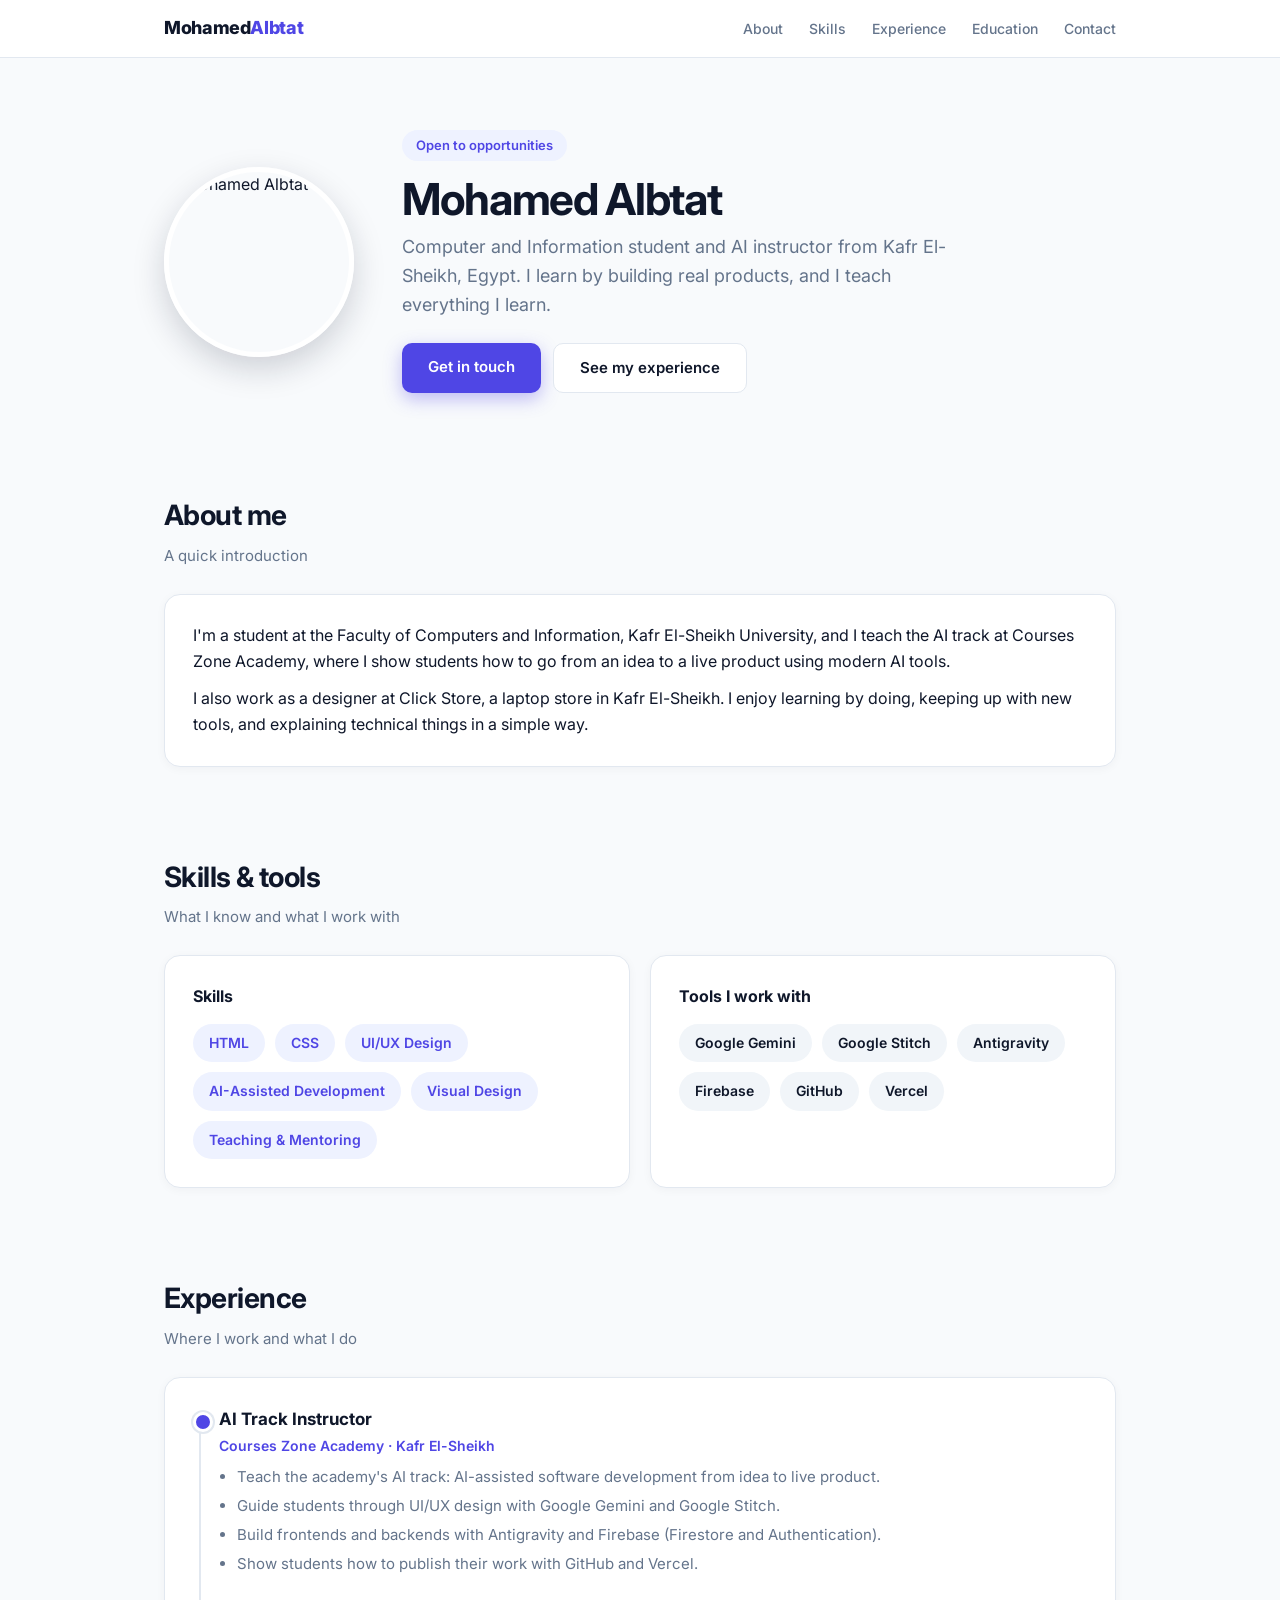
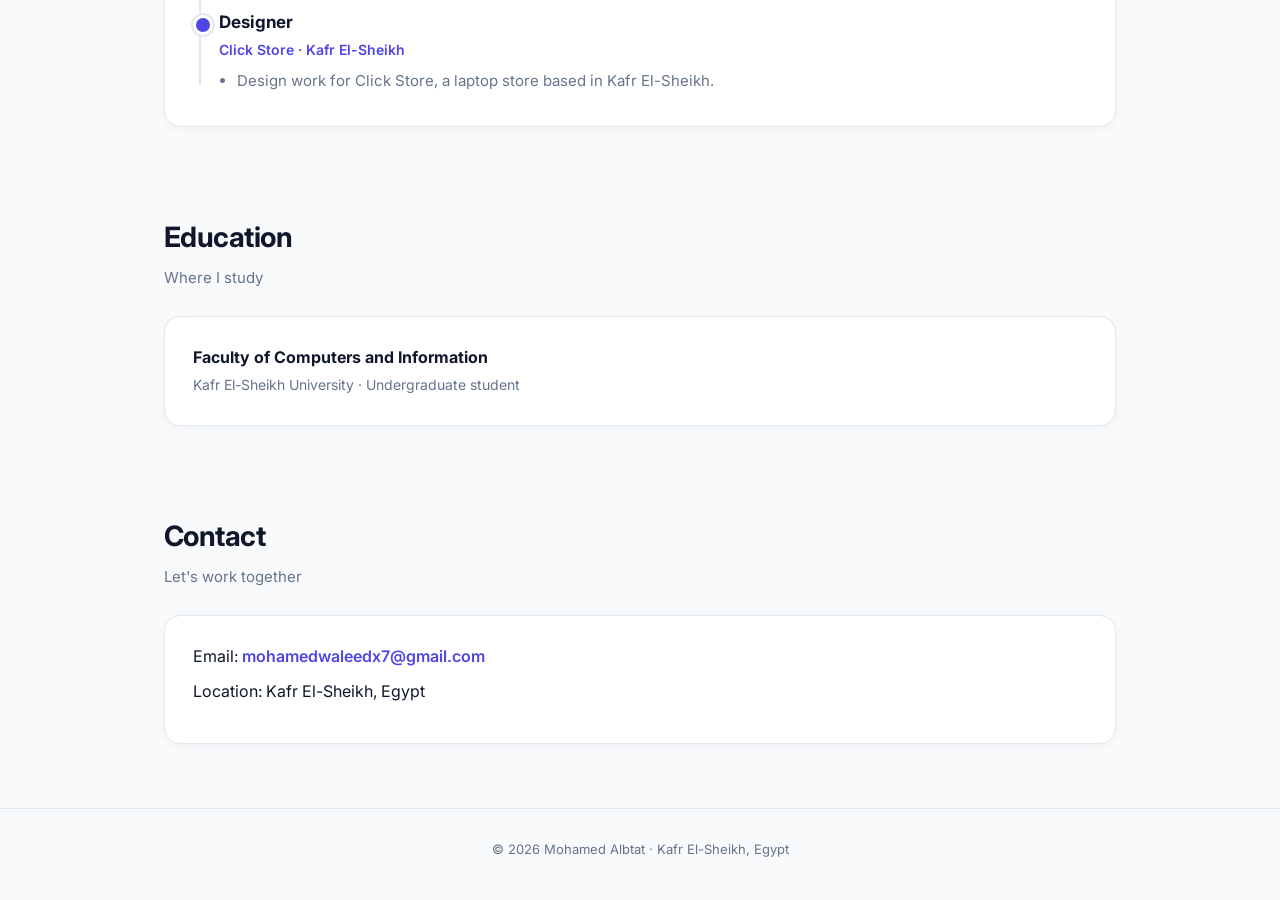
==== index.html @ 6c7009dc "Rename 1-index.html to index.html" ====
<!DOCTYPE html>
<html lang="en">
<head>
<meta charset="UTF-8">
<meta name="viewport" content="width=device-width, initial-scale=1.0">
<title>Mohamed Albtat | Portfolio</title>
<meta name="description" content="Mohamed Albtat - Computer and Information student, AI instructor and designer from Kafr El-Sheikh, Egypt.">
<link rel="preconnect" href="https://fonts.googleapis.com">
<link rel="preconnect" href="https://fonts.gstatic.com" crossorigin>
<link href="https://fonts.googleapis.com/css2?family=Inter:wght@400;500;600;700;800&display=swap" rel="stylesheet">
<style>
  :root {
    --accent: #4f46e5;
    --accent-soft: #eef2ff;
    --ink: #0f172a;
    --muted: #64748b;
    --line: #e2e8f0;
    --card: #ffffff;
    --bg: #f8fafc;
  }
  * { box-sizing: border-box; }
  html { scroll-behavior: smooth; }
  body {
    margin: 0;
    font-family: 'Inter', 'Segoe UI', Tahoma, Arial, sans-serif;
    background: var(--bg);
    color: var(--ink);
    line-height: 1.6;
  }
  /* Nav */
  nav {
    position: sticky;
    top: 0;
    z-index: 10;
    background: rgba(255,255,255,0.9);
    backdrop-filter: blur(10px);
    border-bottom: 1px solid var(--line);
  }
  .nav-inner {
    max-width: 1000px;
    margin: 0 auto;
    padding: 14px 24px;
    display: flex;
    align-items: center;
    justify-content: space-between;
  }
  .brand { font-weight: 800; font-size: 18px; letter-spacing: -0.02em; }
  .brand span { color: var(--accent); }
  .nav-links a {
    color: var(--muted);
    text-decoration: none;
    font-size: 14px;
    font-weight: 500;
    margin-left: 22px;
  }
  .nav-links a:hover { color: var(--accent); }
  /* Hero */
  .hero {
    max-width: 1000px;
    margin: 0 auto;
    padding: 72px 24px 56px;
    display: flex;
    align-items: center;
    gap: 48px;
  }
  .hero img {
    width: 190px;
    height: 190px;
    border-radius: 50%;
    object-fit: cover;
    border: 5px solid #fff;
    box-shadow: 0 12px 32px rgba(15,23,42,0.18);
    flex-shrink: 0;
  }
  .eyebrow {
    display: inline-block;
    background: var(--accent-soft);
    color: var(--accent);
    font-size: 13px;
    font-weight: 600;
    padding: 5px 14px;
    border-radius: 999px;
    margin-bottom: 14px;
  }
  h1 {
    font-size: 44px;
    line-height: 1.1;
    letter-spacing: -0.03em;
    margin: 0 0 10px;
  }
  .tagline {
    font-size: 18px;
    color: var(--muted);
    max-width: 560px;
    margin: 0 0 24px;
  }
  .cta-row { display: flex; gap: 12px; flex-wrap: wrap; }
  .btn {
    display: inline-block;
    padding: 12px 26px;
    border-radius: 10px;
    font-size: 15px;
    font-weight: 600;
    text-decoration: none;
    transition: transform 0.15s ease, box-shadow 0.15s ease;
  }
  .btn:hover { transform: translateY(-2px); }
  .btn-primary { background: var(--accent); color: #fff; box-shadow: 0 6px 18px rgba(79,70,229,0.35); }
  .btn-ghost { background: #fff; color: var(--ink); border: 1px solid var(--line); }
  /* Sections */
  section {
    max-width: 1000px;
    margin: 0 auto;
    padding: 44px 24px;
  }
  h2 {
    font-size: 28px;
    letter-spacing: -0.02em;
    margin: 0 0 6px;
  }
  .section-sub { color: var(--muted); margin: 0 0 26px; font-size: 15px; }
  .card {
    background: var(--card);
    border: 1px solid var(--line);
    border-radius: 16px;
    padding: 28px;
    box-shadow: 0 2px 10px rgba(15,23,42,0.04);
  }
  .about p { margin: 0 0 12px; font-size: 16px; }
  .about p:last-child { margin-bottom: 0; }
  /* Skills */
  .chip-grid { display: flex; flex-wrap: wrap; gap: 10px; }
  .chip {
    background: var(--accent-soft);
    color: var(--accent);
    font-weight: 600;
    font-size: 14px;
    padding: 8px 16px;
    border-radius: 999px;
  }
  .chip.tool { background: #f1f5f9; color: var(--ink); }
  .skills-split { display: grid; grid-template-columns: 1fr 1fr; gap: 20px; }
  .skills-split h3 { margin: 0 0 14px; font-size: 16px; }
  /* Timeline */
  .timeline { position: relative; padding-left: 26px; }
  .timeline::before {
    content: '';
    position: absolute;
    left: 6px;
    top: 8px;
    bottom: 8px;
    width: 2px;
    background: var(--line);
  }
  .t-item { position: relative; padding-bottom: 28px; }
  .t-item:last-child { padding-bottom: 0; }
  .t-item::before {
    content: '';
    position: absolute;
    left: -26px;
    top: 6px;
    width: 14px;
    height: 14px;
    border-radius: 50%;
    background: var(--accent);
    border: 3px solid #fff;
    box-shadow: 0 0 0 2px var(--line);
  }
  .t-role { font-size: 17px; font-weight: 700; margin: 0; }
  .t-org { color: var(--accent); font-weight: 600; font-size: 14px; margin: 2px 0 8px; }
  .t-item ul { margin: 8px 0 0; padding-left: 18px; color: var(--muted); font-size: 15px; }
  .t-item li { margin-bottom: 5px; }
  /* Education + contact */
  .two-col { display: grid; grid-template-columns: 1fr 1fr; gap: 20px; }
  .edu-school { font-weight: 700; font-size: 16px; margin: 0 0 4px; }
  .edu-detail { color: var(--muted); font-size: 14px; margin: 0; }
  .contact-line { font-size: 16px; margin: 0 0 10px; }
  .contact-line a { color: var(--accent); text-decoration: none; font-weight: 600; }
  .contact-line a:hover { text-decoration: underline; }
  footer {
    text-align: center;
    color: var(--muted);
    font-size: 13px;
    padding: 30px 24px 40px;
    border-top: 1px solid var(--line);
    margin-top: 20px;
  }
  @media (max-width: 760px) {
    .hero { flex-direction: column; text-align: center; padding-top: 48px; }
    .cta-row { justify-content: center; }
    h1 { font-size: 34px; }
    .skills-split, .two-col { grid-template-columns: 1fr; }
    .nav-links { display: none; }
  }
</style>
</head>
<body>

<nav>
  <div class="nav-inner">
    <div class="brand">Mohamed<span>Albtat</span></div>
    <div class="nav-links">
      <a href="#about">About</a>
      <a href="#skills">Skills</a>
      <a href="#experience">Experience</a>
      <a href="#education">Education</a>
      <a href="#contact">Contact</a>
    </div>
  </div>
</nav>

<header class="hero">
  <img src="profile.jpg" alt="Mohamed Albtat">
  <div>
    <span class="eyebrow">Open to opportunities</span>
    <h1>Mohamed Albtat</h1>
    <p class="tagline">Computer and Information student and AI instructor from Kafr El-Sheikh, Egypt. I learn by building real products, and I teach everything I learn.</p>
    <div class="cta-row">
      <a class="btn btn-primary" href="mailto:mohamedwaleedx7@gmail.com">Get in touch</a>
      <a class="btn btn-ghost" href="#experience">See my experience</a>
    </div>
  </div>
</header>

<section id="about">
  <h2>About me</h2>
  <p class="section-sub">A quick introduction</p>
  <div class="card about">
    <p>I'm a student at the Faculty of Computers and Information, Kafr El-Sheikh University, and I teach the AI track at Courses Zone Academy, where I show students how to go from an idea to a live product using modern AI tools.</p>
    <p>I also work as a designer at Click Store, a laptop store in Kafr El-Sheikh. I enjoy learning by doing, keeping up with new tools, and explaining technical things in a simple way.</p>
  </div>
</section>

<section id="skills">
  <h2>Skills &amp; tools</h2>
  <p class="section-sub">What I know and what I work with</p>
  <div class="skills-split">
    <div class="card">
      <h3>Skills</h3>
      <div class="chip-grid">
        <span class="chip">HTML</span>
        <span class="chip">CSS</span>
        <span class="chip">UI/UX Design</span>
        <span class="chip">AI-Assisted Development</span>
        <span class="chip">Visual Design</span>
        <span class="chip">Teaching &amp; Mentoring</span>
      </div>
    </div>
    <div class="card">
      <h3>Tools I work with</h3>
      <div class="chip-grid">
        <span class="chip tool">Google Gemini</span>
        <span class="chip tool">Google Stitch</span>
        <span class="chip tool">Antigravity</span>
        <span class="chip tool">Firebase</span>
        <span class="chip tool">GitHub</span>
        <span class="chip tool">Vercel</span>
      </div>
    </div>
  </div>
</section>

<section id="experience">
  <h2>Experience</h2>
  <p class="section-sub">Where I work and what I do</p>
  <div class="card">
    <div class="timeline">
      <div class="t-item">
        <p class="t-role">AI Track Instructor</p>
        <p class="t-org">Courses Zone Academy · Kafr El-Sheikh</p>
        <ul>
          <li>Teach the academy's AI track: AI-assisted software development from idea to live product.</li>
          <li>Guide students through UI/UX design with Google Gemini and Google Stitch.</li>
          <li>Build frontends and backends with Antigravity and Firebase (Firestore and Authentication).</li>
          <li>Show students how to publish their work with GitHub and Vercel.</li>
        </ul>
      </div>
      <div class="t-item">
        <p class="t-role">Designer</p>
        <p class="t-org">Click Store · Kafr El-Sheikh</p>
        <ul>
          <li>Design work for Click Store, a laptop store based in Kafr El-Sheikh.</li>
        </ul>
      </div>
    </div>
  </div>
</section>

<section id="education">
  <h2>Education</h2>
  <p class="section-sub">Where I study</p>
  <div class="card">
    <p class="edu-school">Faculty of Computers and Information</p>
    <p class="edu-detail">Kafr El-Sheikh University · Undergraduate student</p>
  </div>
</section>

<section id="contact">
  <h2>Contact</h2>
  <p class="section-sub">Let's work together</p>
  <div class="card">
    <p class="contact-line">Email: <a href="mailto:mohamedwaleedx7@gmail.com">mohamedwaleedx7@gmail.com</a></p>
    <p class="contact-line">Location: Kafr El-Sheikh, Egypt</p>
  </div>
</section>

<footer>
  © 2026 Mohamed Albtat · Kafr El-Sheikh, Egypt
</footer>

</body>
</html>
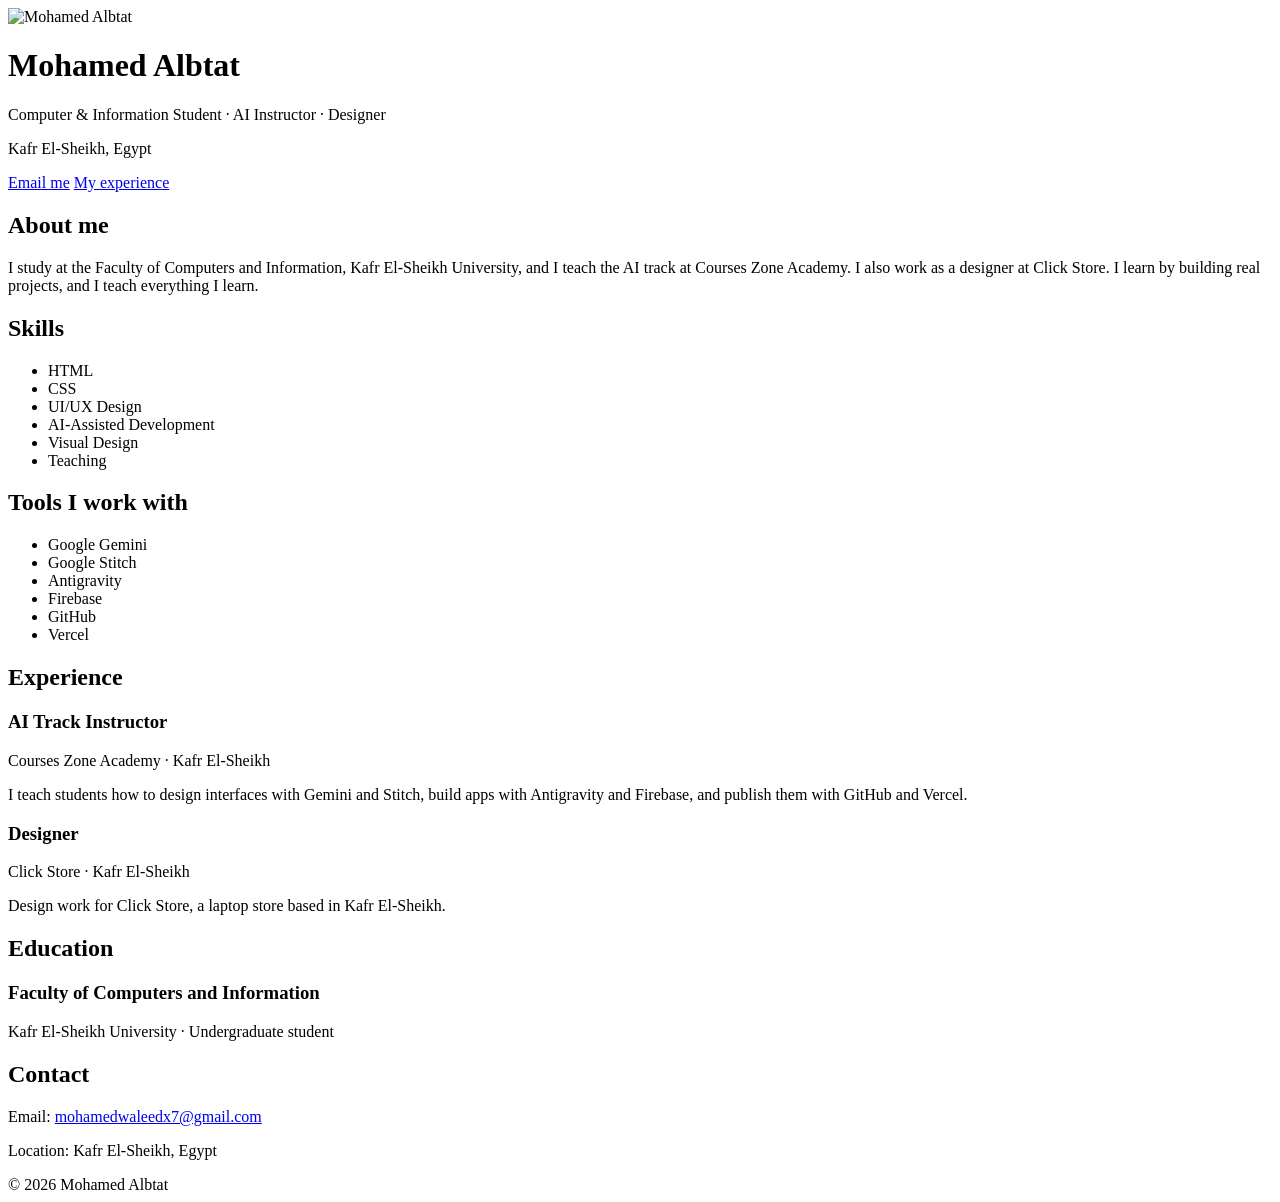
==== commit 2d6c7f17: "Refactor index.html for improved structure and styles Refactored the HTML structure and styles for i" ====
--- a/index.html
+++ b/index.html
@@ -1,312 +1,89 @@
 <!DOCTYPE html>
 <html lang="en">
 <head>
-<meta charset="UTF-8">
-<meta name="viewport" content="width=device-width, initial-scale=1.0">
-<title>Mohamed Albtat | Portfolio</title>
-<meta name="description" content="Mohamed Albtat - Computer and Information student, AI instructor and designer from Kafr El-Sheikh, Egypt.">
-<link rel="preconnect" href="https://fonts.googleapis.com">
-<link rel="preconnect" href="https://fonts.gstatic.com" crossorigin>
-<link href="https://fonts.googleapis.com/css2?family=Inter:wght@400;500;600;700;800&display=swap" rel="stylesheet">
-<style>
-  :root {
-    --accent: #4f46e5;
-    --accent-soft: #eef2ff;
-    --ink: #0f172a;
-    --muted: #64748b;
-    --line: #e2e8f0;
-    --card: #ffffff;
-    --bg: #f8fafc;
-  }
-  * { box-sizing: border-box; }
-  html { scroll-behavior: smooth; }
-  body {
-    margin: 0;
-    font-family: 'Inter', 'Segoe UI', Tahoma, Arial, sans-serif;
-    background: var(--bg);
-    color: var(--ink);
-    line-height: 1.6;
-  }
-  /* Nav */
-  nav {
-    position: sticky;
-    top: 0;
-    z-index: 10;
-    background: rgba(255,255,255,0.9);
-    backdrop-filter: blur(10px);
-    border-bottom: 1px solid var(--line);
-  }
-  .nav-inner {
-    max-width: 1000px;
-    margin: 0 auto;
-    padding: 14px 24px;
-    display: flex;
-    align-items: center;
-    justify-content: space-between;
-  }
-  .brand { font-weight: 800; font-size: 18px; letter-spacing: -0.02em; }
-  .brand span { color: var(--accent); }
-  .nav-links a {
-    color: var(--muted);
-    text-decoration: none;
-    font-size: 14px;
-    font-weight: 500;
-    margin-left: 22px;
-  }
-  .nav-links a:hover { color: var(--accent); }
-  /* Hero */
-  .hero {
-    max-width: 1000px;
-    margin: 0 auto;
-    padding: 72px 24px 56px;
-    display: flex;
-    align-items: center;
-    gap: 48px;
-  }
-  .hero img {
-    width: 190px;
-    height: 190px;
-    border-radius: 50%;
-    object-fit: cover;
-    border: 5px solid #fff;
-    box-shadow: 0 12px 32px rgba(15,23,42,0.18);
-    flex-shrink: 0;
-  }
-  .eyebrow {
-    display: inline-block;
-    background: var(--accent-soft);
-    color: var(--accent);
-    font-size: 13px;
-    font-weight: 600;
-    padding: 5px 14px;
-    border-radius: 999px;
-    margin-bottom: 14px;
-  }
-  h1 {
-    font-size: 44px;
-    line-height: 1.1;
-    letter-spacing: -0.03em;
-    margin: 0 0 10px;
-  }
-  .tagline {
-    font-size: 18px;
-    color: var(--muted);
-    max-width: 560px;
-    margin: 0 0 24px;
-  }
-  .cta-row { display: flex; gap: 12px; flex-wrap: wrap; }
-  .btn {
-    display: inline-block;
-    padding: 12px 26px;
-    border-radius: 10px;
-    font-size: 15px;
-    font-weight: 600;
-    text-decoration: none;
-    transition: transform 0.15s ease, box-shadow 0.15s ease;
-  }
-  .btn:hover { transform: translateY(-2px); }
-  .btn-primary { background: var(--accent); color: #fff; box-shadow: 0 6px 18px rgba(79,70,229,0.35); }
-  .btn-ghost { background: #fff; color: var(--ink); border: 1px solid var(--line); }
-  /* Sections */
-  section {
-    max-width: 1000px;
-    margin: 0 auto;
-    padding: 44px 24px;
-  }
-  h2 {
-    font-size: 28px;
-    letter-spacing: -0.02em;
-    margin: 0 0 6px;
-  }
-  .section-sub { color: var(--muted); margin: 0 0 26px; font-size: 15px; }
-  .card {
-    background: var(--card);
-    border: 1px solid var(--line);
-    border-radius: 16px;
-    padding: 28px;
-    box-shadow: 0 2px 10px rgba(15,23,42,0.04);
-  }
-  .about p { margin: 0 0 12px; font-size: 16px; }
-  .about p:last-child { margin-bottom: 0; }
-  /* Skills */
-  .chip-grid { display: flex; flex-wrap: wrap; gap: 10px; }
-  .chip {
-    background: var(--accent-soft);
-    color: var(--accent);
-    font-weight: 600;
-    font-size: 14px;
-    padding: 8px 16px;
-    border-radius: 999px;
-  }
-  .chip.tool { background: #f1f5f9; color: var(--ink); }
-  .skills-split { display: grid; grid-template-columns: 1fr 1fr; gap: 20px; }
-  .skills-split h3 { margin: 0 0 14px; font-size: 16px; }
-  /* Timeline */
-  .timeline { position: relative; padding-left: 26px; }
-  .timeline::before {
-    content: '';
-    position: absolute;
-    left: 6px;
-    top: 8px;
-    bottom: 8px;
-    width: 2px;
-    background: var(--line);
-  }
-  .t-item { position: relative; padding-bottom: 28px; }
-  .t-item:last-child { padding-bottom: 0; }
-  .t-item::before {
-    content: '';
-    position: absolute;
-    left: -26px;
-    top: 6px;
-    width: 14px;
-    height: 14px;
-    border-radius: 50%;
-    background: var(--accent);
-    border: 3px solid #fff;
-    box-shadow: 0 0 0 2px var(--line);
-  }
-  .t-role { font-size: 17px; font-weight: 700; margin: 0; }
-  .t-org { color: var(--accent); font-weight: 600; font-size: 14px; margin: 2px 0 8px; }
-  .t-item ul { margin: 8px 0 0; padding-left: 18px; color: var(--muted); font-size: 15px; }
-  .t-item li { margin-bottom: 5px; }
-  /* Education + contact */
-  .two-col { display: grid; grid-template-columns: 1fr 1fr; gap: 20px; }
-  .edu-school { font-weight: 700; font-size: 16px; margin: 0 0 4px; }
-  .edu-detail { color: var(--muted); font-size: 14px; margin: 0; }
-  .contact-line { font-size: 16px; margin: 0 0 10px; }
-  .contact-line a { color: var(--accent); text-decoration: none; font-weight: 600; }
-  .contact-line a:hover { text-decoration: underline; }
-  footer {
-    text-align: center;
-    color: var(--muted);
-    font-size: 13px;
-    padding: 30px 24px 40px;
-    border-top: 1px solid var(--line);
-    margin-top: 20px;
-  }
-  @media (max-width: 760px) {
-    .hero { flex-direction: column; text-align: center; padding-top: 48px; }
-    .cta-row { justify-content: center; }
-    h1 { font-size: 34px; }
-    .skills-split, .two-col { grid-template-columns: 1fr; }
-    .nav-links { display: none; }
-  }
-</style>
+    <meta charset="UTF-8">
+    <meta name="viewport" content="width=device-width, initial-scale=1.0">
+    <title>Mohamed Albtat | Portfolio</title>
+    <link rel="stylesheet" href="style.css">
 </head>
 <body>
 
-<nav>
-  <div class="nav-inner">
-    <div class="brand">Mohamed<span>Albtat</span></div>
-    <div class="nav-links">
-      <a href="#about">About</a>
-      <a href="#skills">Skills</a>
-      <a href="#experience">Experience</a>
-      <a href="#education">Education</a>
-      <a href="#contact">Contact</a>
+    <div class="container">
+
+        <!-- Profile card -->
+        <div class="card profile">
+            <img src="profile.jpg" alt="Mohamed Albtat" class="avatar">
+            <div>
+                <h1>Mohamed Albtat</h1>
+                <p class="role">Computer &amp; Information Student · AI Instructor · Designer</p>
+                <p class="location">Kafr El-Sheikh, Egypt</p>
+                <a href="mailto:mohamedwaleedx7@gmail.com" class="btn primary">Email me</a>
+                <a href="#experience" class="btn ghost">My experience</a>
+            </div>
+        </div>
+
+        <!-- About -->
+        <div class="card">
+            <h2>About me</h2>
+            <p>I study at the Faculty of Computers and Information, Kafr El-Sheikh University, and I teach the AI track at Courses Zone Academy. I also work as a designer at Click Store. I learn by building real projects, and I teach everything I learn.</p>
+        </div>
+
+        <!-- Skills -->
+        <div class="card">
+            <h2>Skills</h2>
+            <ul class="chips">
+                <li>HTML</li>
+                <li>CSS</li>
+                <li>UI/UX Design</li>
+                <li>AI-Assisted Development</li>
+                <li>Visual Design</li>
+                <li>Teaching</li>
+            </ul>
+            <h2>Tools I work with</h2>
+            <ul class="chips tools">
+                <li>Google Gemini</li>
+                <li>Google Stitch</li>
+                <li>Antigravity</li>
+                <li>Firebase</li>
+                <li>GitHub</li>
+                <li>Vercel</li>
+            </ul>
+        </div>
+
+        <!-- Experience -->
+        <div class="card" id="experience">
+            <h2>Experience</h2>
+            <div class="job">
+                <h3>AI Track Instructor</h3>
+                <span>Courses Zone Academy · Kafr El-Sheikh</span>
+                <p>I teach students how to design interfaces with Gemini and Stitch, build apps with Antigravity and Firebase, and publish them with GitHub and Vercel.</p>
+            </div>
+            <div class="job">
+                <h3>Designer</h3>
+                <span>Click Store · Kafr El-Sheikh</span>
+                <p>Design work for Click Store, a laptop store based in Kafr El-Sheikh.</p>
+            </div>
+        </div>
+
+        <!-- Education -->
+        <div class="card">
+            <h2>Education</h2>
+            <div class="job">
+                <h3>Faculty of Computers and Information</h3>
+                <span>Kafr El-Sheikh University · Undergraduate student</span>
+            </div>
+        </div>
+
+        <!-- Contact -->
+        <div class="card contact">
+            <h2>Contact</h2>
+            <p>Email: <a href="mailto:mohamedwaleedx7@gmail.com">mohamedwaleedx7@gmail.com</a></p>
+            <p>Location: Kafr El-Sheikh, Egypt</p>
+        </div>
+
+        <footer>© 2026 Mohamed Albtat</footer>
+
     </div>
-  </div>
-</nav>
-
-<header class="hero">
-  <img src="profile.jpg" alt="Mohamed Albtat">
-  <div>
-    <span class="eyebrow">Open to opportunities</span>
-    <h1>Mohamed Albtat</h1>
-    <p class="tagline">Computer and Information student and AI instructor from Kafr El-Sheikh, Egypt. I learn by building real products, and I teach everything I learn.</p>
-    <div class="cta-row">
-      <a class="btn btn-primary" href="mailto:mohamedwaleedx7@gmail.com">Get in touch</a>
-      <a class="btn btn-ghost" href="#experience">See my experience</a>
-    </div>
-  </div>
-</header>
-
-<section id="about">
-  <h2>About me</h2>
-  <p class="section-sub">A quick introduction</p>
-  <div class="card about">
-    <p>I'm a student at the Faculty of Computers and Information, Kafr El-Sheikh University, and I teach the AI track at Courses Zone Academy, where I show students how to go from an idea to a live product using modern AI tools.</p>
-    <p>I also work as a designer at Click Store, a laptop store in Kafr El-Sheikh. I enjoy learning by doing, keeping up with new tools, and explaining technical things in a simple way.</p>
-  </div>
-</section>
-
-<section id="skills">
-  <h2>Skills &amp; tools</h2>
-  <p class="section-sub">What I know and what I work with</p>
-  <div class="skills-split">
-    <div class="card">
-      <h3>Skills</h3>
-      <div class="chip-grid">
-        <span class="chip">HTML</span>
-        <span class="chip">CSS</span>
-        <span class="chip">UI/UX Design</span>
-        <span class="chip">AI-Assisted Development</span>
-        <span class="chip">Visual Design</span>
-        <span class="chip">Teaching &amp; Mentoring</span>
-      </div>
-    </div>
-    <div class="card">
-      <h3>Tools I work with</h3>
-      <div class="chip-grid">
-        <span class="chip tool">Google Gemini</span>
-        <span class="chip tool">Google Stitch</span>
-        <span class="chip tool">Antigravity</span>
-        <span class="chip tool">Firebase</span>
-        <span class="chip tool">GitHub</span>
-        <span class="chip tool">Vercel</span>
-      </div>
-    </div>
-  </div>
-</section>
-
-<section id="experience">
-  <h2>Experience</h2>
-  <p class="section-sub">Where I work and what I do</p>
-  <div class="card">
-    <div class="timeline">
-      <div class="t-item">
-        <p class="t-role">AI Track Instructor</p>
-        <p class="t-org">Courses Zone Academy · Kafr El-Sheikh</p>
-        <ul>
-          <li>Teach the academy's AI track: AI-assisted software development from idea to live product.</li>
-          <li>Guide students through UI/UX design with Google Gemini and Google Stitch.</li>
-          <li>Build frontends and backends with Antigravity and Firebase (Firestore and Authentication).</li>
-          <li>Show students how to publish their work with GitHub and Vercel.</li>
-        </ul>
-      </div>
-      <div class="t-item">
-        <p class="t-role">Designer</p>
-        <p class="t-org">Click Store · Kafr El-Sheikh</p>
-        <ul>
-          <li>Design work for Click Store, a laptop store based in Kafr El-Sheikh.</li>
-        </ul>
-      </div>
-    </div>
-  </div>
-</section>
-
-<section id="education">
-  <h2>Education</h2>
-  <p class="section-sub">Where I study</p>
-  <div class="card">
-    <p class="edu-school">Faculty of Computers and Information</p>
-    <p class="edu-detail">Kafr El-Sheikh University · Undergraduate student</p>
-  </div>
-</section>
-
-<section id="contact">
-  <h2>Contact</h2>
-  <p class="section-sub">Let's work together</p>
-  <div class="card">
-    <p class="contact-line">Email: <a href="mailto:mohamedwaleedx7@gmail.com">mohamedwaleedx7@gmail.com</a></p>
-    <p class="contact-line">Location: Kafr El-Sheikh, Egypt</p>
-  </div>
-</section>
-
-<footer>
-  © 2026 Mohamed Albtat · Kafr El-Sheikh, Egypt
-</footer>
 
 </body>
 </html>
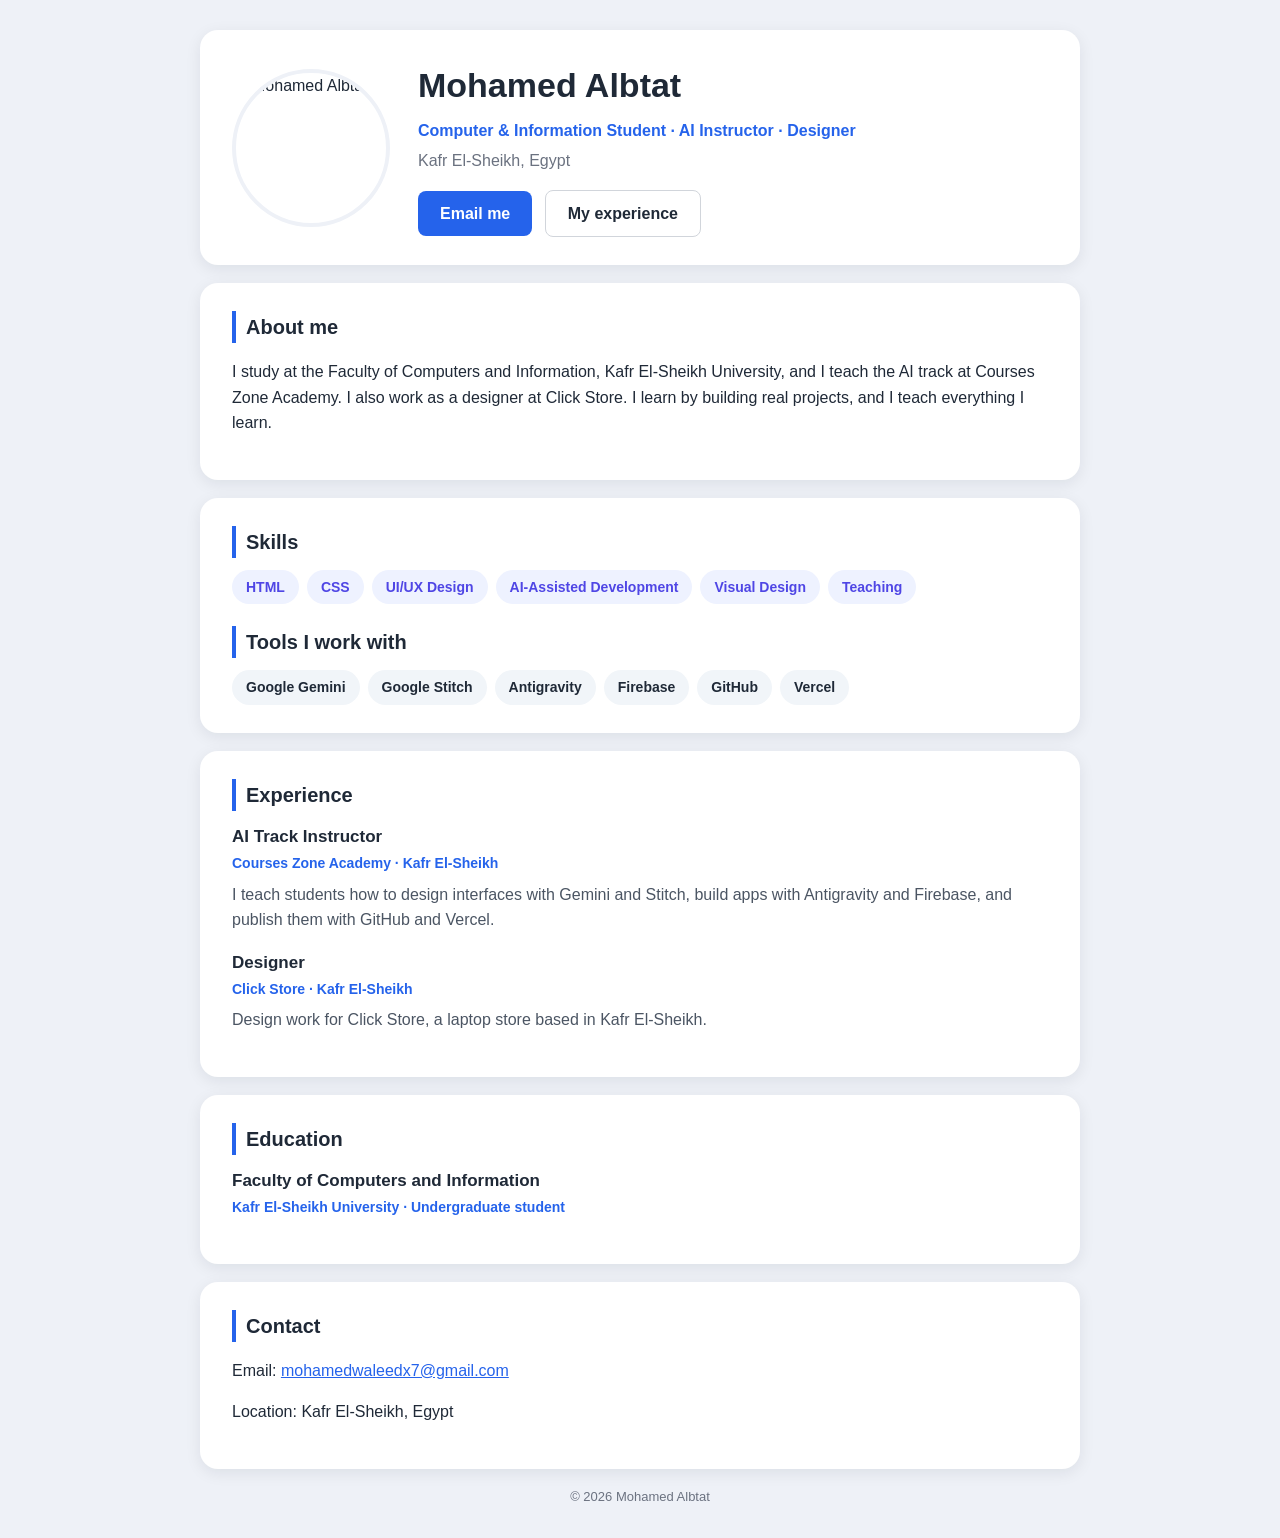
==== commit ea4e3612: "Add internal CSS styles to index.html" ====
--- a/index.html
+++ b/index.html
@@ -4,7 +4,150 @@
     <meta charset="UTF-8">
     <meta name="viewport" content="width=device-width, initial-scale=1.0">
     <title>Mohamed Albtat | Portfolio</title>
-    <link rel="stylesheet" href="style.css">
+    <style>
+body {
+    font-family: 'Segoe UI', Tahoma, Arial, sans-serif;
+    background-color: #eef1f7;
+    color: #1f2937;
+    margin: 0;
+    line-height: 1.6;
+}
+
+.container {
+    max-width: 880px;
+    margin: 30px auto;
+    padding: 0 16px;
+}
+
+.card {
+    background-color: white;
+    border-radius: 18px;
+    box-shadow: 0 4px 16px rgba(15, 23, 42, 0.08);
+    padding: 28px 32px;
+    margin-bottom: 18px;
+}
+
+/* Profile card */
+.profile {
+    display: flex;
+    align-items: center;
+    gap: 28px;
+}
+
+.avatar {
+    width: 150px;
+    height: 150px;
+    border-radius: 50%;
+    object-fit: cover;
+    border: 4px solid #eef1f7;
+}
+
+h1 {
+    margin: 0 0 6px;
+    font-size: 34px;
+}
+
+.role {
+    color: #2563eb;
+    font-weight: 600;
+    margin: 0 0 4px;
+}
+
+.location {
+    color: #6b7280;
+    margin: 0 0 16px;
+}
+
+/* Buttons */
+.btn {
+    display: inline-block;
+    padding: 10px 22px;
+    border-radius: 8px;
+    text-decoration: none;
+    font-weight: 600;
+    margin-right: 8px;
+}
+
+.primary {
+    background-color: #2563eb;
+    color: white;
+}
+
+.ghost {
+    background-color: white;
+    color: #1f2937;
+    border: 1px solid #d1d5db;
+}
+
+/* Section titles */
+h2 {
+    font-size: 20px;
+    margin: 0 0 12px;
+    border-left: 4px solid #2563eb;
+    padding-left: 10px;
+}
+
+h2:not(:first-child) {
+    margin-top: 22px;
+}
+
+/* Skill chips */
+.chips {
+    list-style: none;
+    display: flex;
+    flex-wrap: wrap;
+    gap: 8px;
+    padding: 0;
+    margin: 0;
+}
+
+.chips li {
+    background-color: #eef2ff;
+    color: #4f46e5;
+    padding: 6px 14px;
+    border-radius: 999px;
+    font-size: 14px;
+    font-weight: 600;
+}
+
+.tools li {
+    background-color: #f1f5f9;
+    color: #1f2937;
+}
+
+/* Jobs */
+.job {
+    margin-bottom: 16px;
+}
+
+.job h3 {
+    margin: 0;
+    font-size: 17px;
+}
+
+.job span {
+    color: #2563eb;
+    font-weight: 600;
+    font-size: 14px;
+}
+
+.job p {
+    color: #4b5563;
+    margin: 6px 0 0;
+}
+
+/* Contact links */
+.contact a {
+    color: #2563eb;
+}
+
+footer {
+    text-align: center;
+    color: #6b7280;
+    font-size: 13px;
+    margin: 10px 0 30px;
+}
+    </style>
 </head>
 <body>
 
